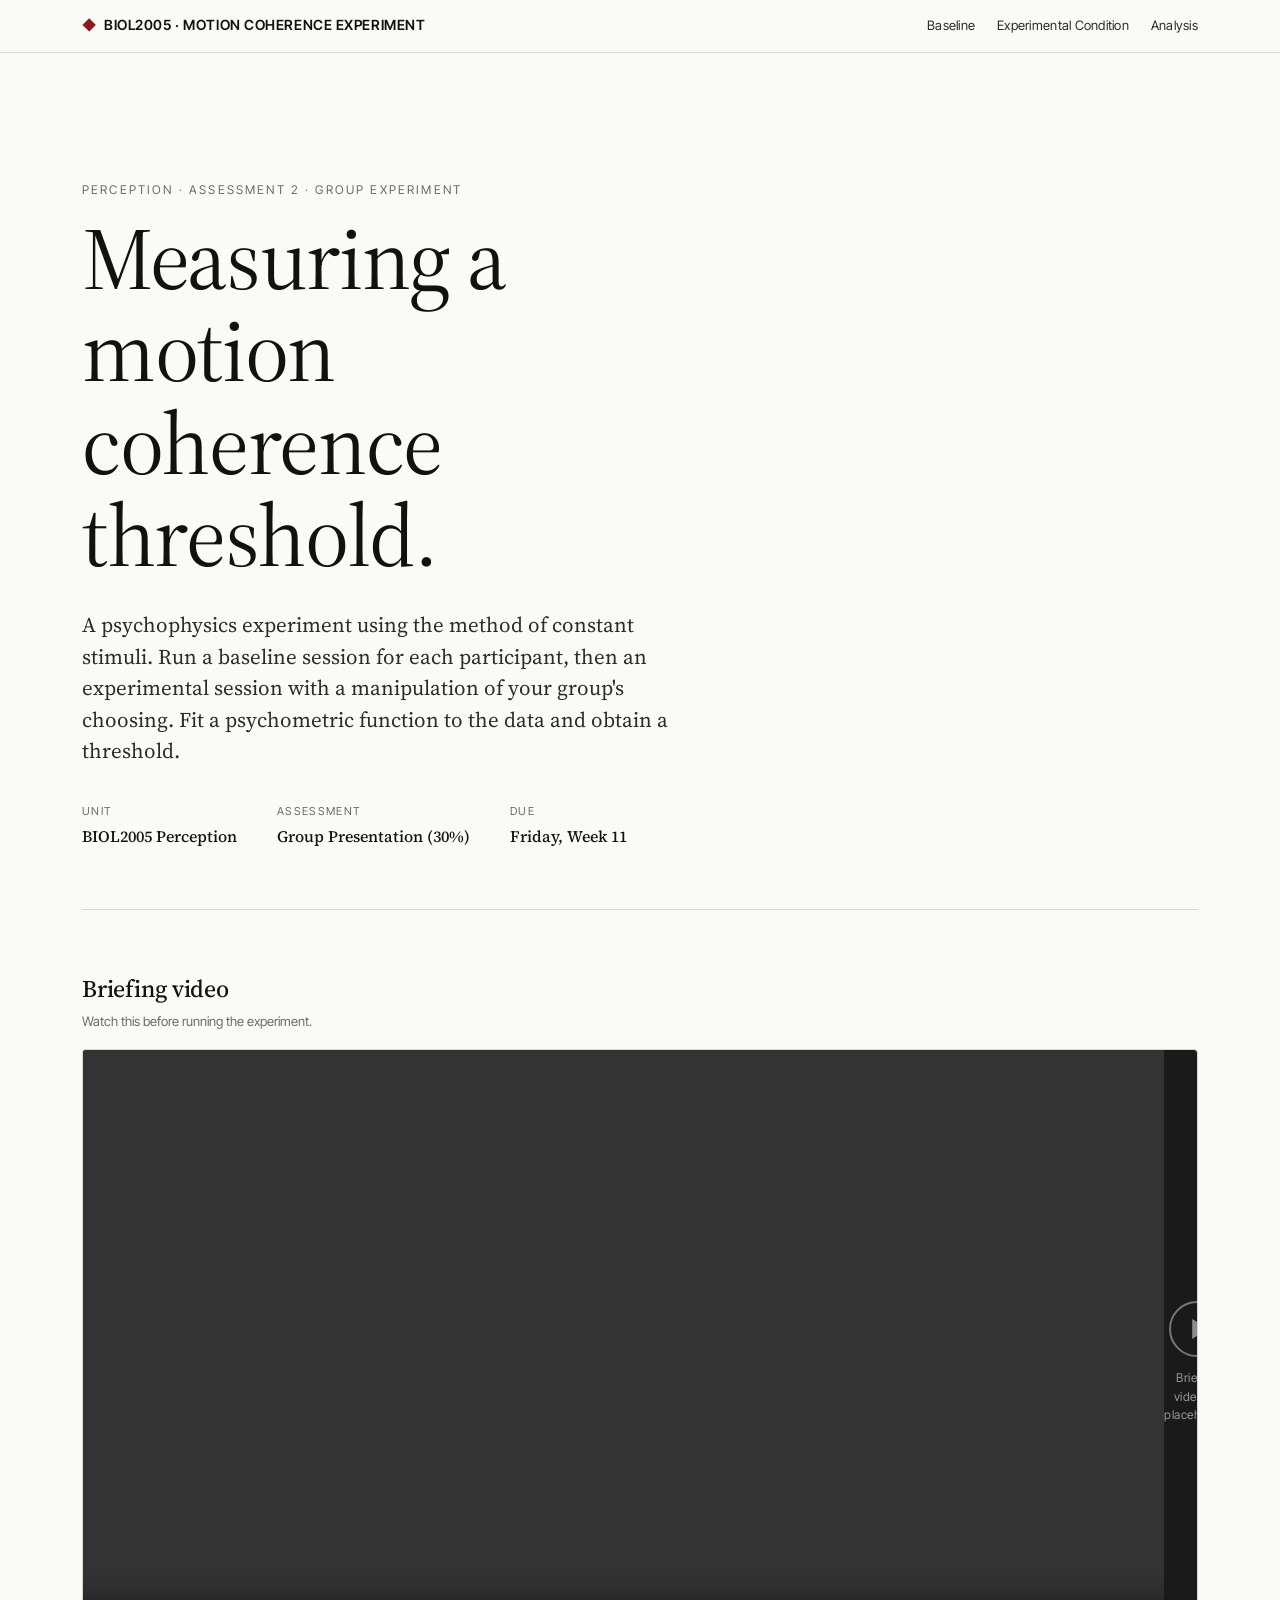
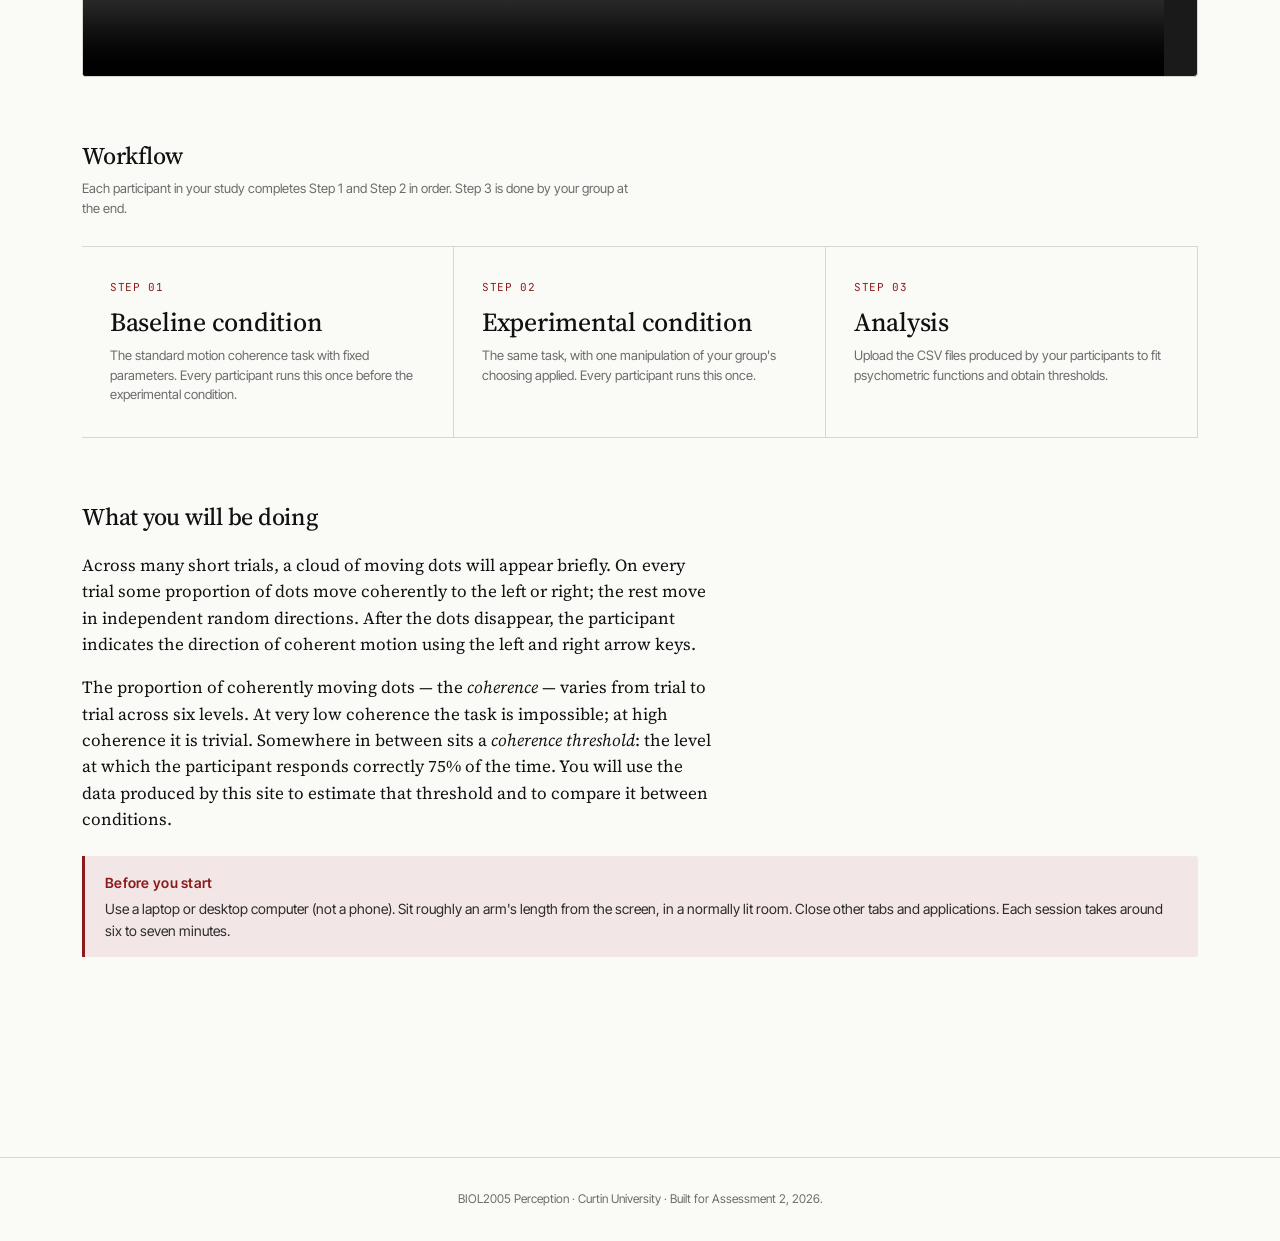
==== index.html @ cf31f27e "Update index.html" ====
<!DOCTYPE html>
<html lang="en">
<head>
<meta charset="UTF-8">
<meta name="viewport" content="width=device-width, initial-scale=1.0">
<title>BIOL2005 — Motion Coherence Experiment</title>
<link rel="preconnect" href="https://fonts.googleapis.com">
<link rel="preconnect" href="https://fonts.gstatic.com" crossorigin>
<link href="https://fonts.googleapis.com/css2?family=Source+Serif+4:ital,wght@0,400;0,500;1,400&family=Inter+Tight:wght@400;500;600&family=JetBrains+Mono:wght@400;500&display=swap" rel="stylesheet">
<link rel="stylesheet" href="styles.css">
</head>
<body>

<nav class="site-nav">
  <div class="nav-inner">
    <a href="index.html" class="nav-brand"><span>◆</span> BIOL2005 · Motion Coherence Experiment</a>
    <div class="nav-links">
      <a href="baseline.html">Baseline</a>
      <a href="experiment.html">Experimental Condition</a>
      <a href="analysis.html">Analysis</a>
    </div>
  </div>
</nav>

<main class="page">

  <section class="hero">
    <p class="eyebrow">Perception · Assessment 2 · Group Experiment</p>
    <h1>Measuring a motion coherence threshold.</h1>
    <p class="lede">A psychophysics experiment using the method of constant stimuli. Run a baseline session for each participant, then an experimental session with a manipulation of your group's choosing. Fit a psychometric function to the data and obtain a threshold.</p>
    <div class="meta-row">
      <div class="meta-item">
        <span>Unit</span>
        <strong>BIOL2005 Perception</strong>
      </div>
      <div class="meta-item">
        <span>Assessment</span>
        <strong>Group Presentation (30%)</strong>
      </div>
      <div class="meta-item">
        <span>Due</span>
        <strong>Friday, Week 11</strong>
      </div>
    </div>
  </section>

  <section>
    <h2 style="margin-bottom: 4px;">Briefing video</h2>
    <p style="font-family: var(--sans); font-size: 13px; color: var(--muted); margin: 0 0 18px;">Watch this before running the experiment.</p>
    <div class="video-frame">
      <video controls preload="metadata" src="videoexplainer_aNRnPT2x.mp4"></video>
      <div class="video-placeholder">
        <span class="icon" aria-hidden="true"></span>
        Briefing video — placeholder
      </div>
    </div>
  </section>

  <section style="margin-top: 60px;">
    <h2 style="margin-bottom: 4px;">Workflow</h2>
    <p style="font-family: var(--sans); font-size: 13px; color: var(--muted); margin: 0 0 28px;">Each participant in your study completes Step 1 and Step 2 in order. Step 3 is done by your group at the end.</p>

    <div class="path-list">

      <a href="baseline.html" class="path-card">
        <span class="num">STEP 01</span>
        <h3 class="title">Baseline condition</h3>
        <p class="desc">The standard motion coherence task with fixed parameters. Every participant runs this once before the experimental condition.</p>
        <span class="arrow">→</span>
      </a>

      <a href="experiment.html" class="path-card">
        <span class="num">STEP 02</span>
        <h3 class="title">Experimental condition</h3>
        <p class="desc">The same task, with one manipulation of your group's choosing applied. Every participant runs this once.</p>
        <span class="arrow">→</span>
      </a>

      <a href="analysis.html" class="path-card">
        <span class="num">STEP 03</span>
        <h3 class="title">Analysis</h3>
        <p class="desc">Upload the CSV files produced by your participants to fit psychometric functions and obtain thresholds.</p>
        <span class="arrow">→</span>
      </a>

    </div>
  </section>

  <section style="margin-top: 60px;">
    <h2>What you will be doing</h2>
    <p>Across many short trials, a cloud of moving dots will appear briefly. On every trial some proportion of dots move coherently to the left or right; the rest move in independent random directions. After the dots disappear, the participant indicates the direction of coherent motion using the left and right arrow keys.</p>

    <p>The proportion of coherently moving dots — the <em>coherence</em> — varies from trial to trial across six levels. At very low coherence the task is impossible; at high coherence it is trivial. Somewhere in between sits a <em>coherence threshold</em>: the level at which the participant responds correctly 75% of the time. You will use the data produced by this site to estimate that threshold and to compare it between conditions.</p>

    <div class="viewing-note">
      <strong>Before you start</strong>
      Use a laptop or desktop computer (not a phone). Sit roughly an arm's length from the screen, in a normally lit room. Close other tabs and applications. Each session takes around six to seven minutes.
    </div>
  </section>

</main>

<footer class="site-footer">
  BIOL2005 Perception · Curtin University · Built for Assessment 2, 2026.
</footer>

<script>
// highlight current page link
document.querySelectorAll('.nav-links a').forEach(a => {
  if (a.getAttribute('href') === location.pathname.split('/').pop()) {
    a.classList.add('active');
  }
});
</script>

</body>
</html>
---- styles.css ----
/* ============================================================
   BIOL2005 Illusions — Shared stylesheet
   Clean, neutral academic aesthetic
   ============================================================ */

:root {
  --ink:        #111111;
  --ink-soft:   #2b2b2b;
  --paper:      #fafaf7;
  --rule:       #d8d6cf;
  --rule-soft:  #ece9e0;
  --muted:      #6b6b6b;
  --accent:     #8a1c1c;     /* deep oxblood — single accent */
  --accent-soft: #f3e6e6;
  --shadow:     0 1px 0 rgba(17,17,17,0.04), 0 8px 24px -12px rgba(17,17,17,0.08);
  --serif: "Source Serif 4", "Source Serif Pro", "EB Garamond", Georgia, "Times New Roman", serif;
  --sans:  "Inter Tight", -apple-system, BlinkMacSystemFont, "Helvetica Neue", Arial, sans-serif;
  --mono:  "JetBrains Mono", ui-monospace, "SF Mono", Menlo, Consolas, monospace;
}

* { box-sizing: border-box; }

html, body {
  margin: 0;
  padding: 0;
  background: var(--paper);
  color: var(--ink);
  font-family: var(--serif);
  font-size: 17px;
  line-height: 1.55;
  -webkit-font-smoothing: antialiased;
  text-rendering: optimizeLegibility;
}

/* ---------- Navigation ---------- */
.site-nav {
  border-bottom: 1px solid var(--rule);
  background: var(--paper);
  position: sticky;
  top: 0;
  z-index: 50;
  backdrop-filter: blur(8px);
  background: rgba(250, 250, 247, 0.88);
}
.nav-inner {
  max-width: 1180px;
  margin: 0 auto;
  padding: 14px 32px;
  display: flex;
  align-items: baseline;
  justify-content: space-between;
  gap: 32px;
  flex-wrap: wrap;
}
.nav-brand {
  font-family: var(--sans);
  font-weight: 600;
  font-size: 14px;
  letter-spacing: 0.04em;
  text-transform: uppercase;
  color: var(--ink);
  text-decoration: none;
}
.nav-brand span {
  color: var(--accent);
  margin-right: 4px;
}
.nav-links {
  display: flex;
  gap: 22px;
  font-family: var(--sans);
  font-size: 13px;
  letter-spacing: 0.02em;
  flex-wrap: wrap;
}
.nav-links a {
  color: var(--ink-soft);
  text-decoration: none;
  padding-bottom: 2px;
  border-bottom: 1px solid transparent;
  transition: border-color 0.15s ease, color 0.15s ease;
}
.nav-links a:hover {
  color: var(--accent);
  border-bottom-color: var(--accent);
}
.nav-links a.active {
  color: var(--accent);
  border-bottom-color: var(--accent);
}

/* ---------- Page layout ---------- */
.page {
  max-width: 1180px;
  margin: 0 auto;
  padding: 48px 32px 96px;
}

.page-header {
  border-bottom: 1px solid var(--rule);
  padding-bottom: 28px;
  margin-bottom: 40px;
}

.eyebrow {
  font-family: var(--sans);
  font-size: 12px;
  letter-spacing: 0.18em;
  text-transform: uppercase;
  color: var(--muted);
  margin: 0 0 12px;
}

h1 {
  font-family: var(--serif);
  font-weight: 400;
  font-size: clamp(36px, 5vw, 56px);
  line-height: 1.05;
  letter-spacing: -0.015em;
  margin: 0;
}

h2 {
  font-family: var(--serif);
  font-weight: 500;
  font-size: 24px;
  letter-spacing: -0.01em;
  margin: 0 0 12px;
}

h3 {
  font-family: var(--sans);
  font-weight: 600;
  font-size: 13px;
  letter-spacing: 0.06em;
  text-transform: uppercase;
  color: var(--muted);
  margin: 0 0 10px;
}

.lede {
  font-size: 19px;
  line-height: 1.5;
  color: var(--ink-soft);
  max-width: 70ch;
  margin: 18px 0 0;
}

p { max-width: 70ch; }

/* ---------- Illusion page two-column layout ---------- */
.illusion-grid {
  display: grid;
  grid-template-columns: minmax(0, 1fr) 360px;
  gap: 40px;
  align-items: start;
}
@media (max-width: 900px) {
  .illusion-grid { grid-template-columns: 1fr; }
}

.stage {
  background: #ffffff;
  border: 1px solid var(--rule);
  border-radius: 4px;
  padding: 24px;
  box-shadow: var(--shadow);
  position: relative;
  overflow: hidden;
}
.stage-canvas {
  width: 100%;
  display: block;
  background: #fff;
}
.stage-note {
  margin-top: 14px;
  font-family: var(--sans);
  font-size: 12px;
  letter-spacing: 0.02em;
  color: var(--muted);
  line-height: 1.5;
}

/* ---------- Controls panel ---------- */
.controls {
  background: #ffffff;
  border: 1px solid var(--rule);
  border-radius: 4px;
  padding: 24px;
  box-shadow: var(--shadow);
  position: sticky;
  top: 80px;
}
@media (max-width: 900px) {
  .controls { position: static; }
}

.controls-title {
  font-family: var(--sans);
  font-size: 11px;
  letter-spacing: 0.14em;
  text-transform: uppercase;
  color: var(--muted);
  margin: 0 0 18px;
  padding-bottom: 12px;
  border-bottom: 1px solid var(--rule-soft);
}

.control-group {
  margin-bottom: 22px;
}
.control-group:last-child { margin-bottom: 0; }

.control-label {
  display: flex;
  justify-content: space-between;
  align-items: baseline;
  font-family: var(--sans);
  font-size: 13px;
  font-weight: 500;
  color: var(--ink);
  margin-bottom: 8px;
}
.control-value {
  font-family: var(--mono);
  font-size: 12px;
  color: var(--accent);
  font-weight: 500;
}

/* Slider */
input[type="range"] {
  width: 100%;
  -webkit-appearance: none;
  appearance: none;
  height: 4px;
  background: var(--rule);
  border-radius: 2px;
  outline: none;
  margin: 0;
}
input[type="range"]::-webkit-slider-thumb {
  -webkit-appearance: none;
  appearance: none;
  width: 16px;
  height: 16px;
  border-radius: 50%;
  background: var(--accent);
  cursor: pointer;
  border: 2px solid #fff;
  box-shadow: 0 1px 4px rgba(0,0,0,0.18);
  transition: transform 0.1s ease;
}
input[type="range"]::-webkit-slider-thumb:hover { transform: scale(1.15); }
input[type="range"]::-moz-range-thumb {
  width: 16px;
  height: 16px;
  border-radius: 50%;
  background: var(--accent);
  cursor: pointer;
  border: 2px solid #fff;
  box-shadow: 0 1px 4px rgba(0,0,0,0.18);
}

/* Segmented control (radio group as buttons) */
.segmented {
  display: flex;
  border: 1px solid var(--rule);
  border-radius: 3px;
  overflow: hidden;
}
.segmented input { display: none; }
.segmented label {
  flex: 1;
  text-align: center;
  padding: 8px 10px;
  font-family: var(--sans);
  font-size: 12px;
  cursor: pointer;
  background: #fff;
  border-right: 1px solid var(--rule);
  color: var(--ink-soft);
  transition: background 0.12s ease, color 0.12s ease;
  user-select: none;
}
.segmented label:last-child { border-right: none; }
.segmented label:hover { background: var(--rule-soft); }
.segmented input:checked + label {
  background: var(--ink);
  color: #fff;
}

/* Buttons */
.btn {
  font-family: var(--sans);
  font-size: 12px;
  letter-spacing: 0.04em;
  font-weight: 500;
  padding: 9px 16px;
  border: 1px solid var(--ink);
  background: var(--ink);
  color: #fff;
  cursor: pointer;
  border-radius: 3px;
  transition: background 0.15s ease, color 0.15s ease;
}
.btn:hover { background: var(--accent); border-color: var(--accent); }
.btn-ghost {
  background: transparent;
  color: var(--ink);
}
.btn-ghost:hover { background: var(--ink); color: #fff; border-color: var(--ink); }
.btn-row { display: flex; gap: 8px; flex-wrap: wrap; }

/* File input */
input[type="file"] {
  font-family: var(--sans);
  font-size: 12px;
  width: 100%;
}
input[type="file"]::-webkit-file-upload-button {
  font-family: var(--sans);
  font-size: 12px;
  padding: 6px 12px;
  border: 1px solid var(--ink);
  background: #fff;
  border-radius: 3px;
  cursor: pointer;
  margin-right: 10px;
}
input[type="file"]::-webkit-file-upload-button:hover {
  background: var(--ink);
  color: #fff;
}

/* ---------- Landing page ---------- */
.hero {
  padding: 80px 0 60px;
  border-bottom: 1px solid var(--rule);
  margin-bottom: 60px;
}
.hero h1 {
  font-size: clamp(48px, 7vw, 88px);
  max-width: 14ch;
}
.hero .lede {
  font-size: 21px;
  max-width: 60ch;
  margin-top: 28px;
}
.meta-row {
  display: flex;
  gap: 40px;
  font-family: var(--sans);
  font-size: 13px;
  color: var(--muted);
  margin-top: 36px;
  flex-wrap: wrap;
}
.meta-row .meta-item span {
  display: block;
  text-transform: uppercase;
  letter-spacing: 0.12em;
  font-size: 11px;
  color: var(--muted);
  margin-bottom: 4px;
}
.meta-row .meta-item strong {
  font-family: var(--serif);
  font-weight: 500;
  font-size: 16px;
  color: var(--ink);
  letter-spacing: 0;
  text-transform: none;
}

.illusion-list {
  display: grid;
  grid-template-columns: repeat(auto-fit, minmax(440px, 1fr));
  gap: 0;
  border-top: 1px solid var(--rule);
}
.illusion-card {
  display: block;
  padding: 32px 28px;
  text-decoration: none;
  color: var(--ink);
  border-bottom: 1px solid var(--rule);
  border-right: 1px solid var(--rule);
  background: var(--paper);
  transition: background 0.15s ease;
  position: relative;
}
.illusion-card:hover {
  background: #fff;
}
.illusion-card .num {
  font-family: var(--mono);
  font-size: 11px;
  color: var(--accent);
  letter-spacing: 0.06em;
  display: block;
  margin-bottom: 12px;
}
.illusion-card .title {
  font-family: var(--serif);
  font-size: 26px;
  font-weight: 500;
  letter-spacing: -0.01em;
  margin: 0 0 8px;
  line-height: 1.15;
}
.illusion-card .desc {
  font-family: var(--sans);
  font-size: 13px;
  color: var(--muted);
  line-height: 1.5;
  margin: 0;
}
.illusion-card .arrow {
  position: absolute;
  top: 32px;
  right: 28px;
  font-family: var(--sans);
  color: var(--accent);
  opacity: 0;
  transition: opacity 0.15s ease, transform 0.15s ease;
}
.illusion-card:hover .arrow {
  opacity: 1;
  transform: translateX(4px);
}

/* ---------- Footer / instructional block ---------- */
.instructions {
  border: 1px solid var(--rule);
  padding: 24px 28px;
  margin-top: 24px;
  background: #fff;
  border-radius: 4px;
}
.instructions h3 {
  margin-bottom: 8px;
}
.instructions p {
  font-family: var(--serif);
  font-size: 15px;
  color: var(--ink-soft);
  margin: 0 0 8px;
}

.viewing-note {
  background: var(--accent-soft);
  border-left: 3px solid var(--accent);
  padding: 16px 20px;
  margin: 24px 0;
  font-family: var(--sans);
  font-size: 14px;
  color: var(--ink-soft);
  border-radius: 0 3px 3px 0;
}
.viewing-note strong {
  color: var(--accent);
  font-weight: 600;
  display: block;
  margin-bottom: 4px;
  letter-spacing: 0.02em;
}

/* Reset/default button styling */
.controls-footer {
  border-top: 1px solid var(--rule-soft);
  margin-top: 24px;
  padding-top: 20px;
}

/* Page footer */
.site-footer {
  border-top: 1px solid var(--rule);
  margin-top: 80px;
  padding: 32px;
  text-align: center;
  font-family: var(--sans);
  font-size: 12px;
  color: var(--muted);
}

/* ============================================================
   Experiment-specific additions (RDK)
   Building on the Assessment 1 conventions above.
   ============================================================ */

/* Video placeholder on splash */
.video-frame {
  position: relative;
  aspect-ratio: 16 / 9;
  width: 100%;
  background: #1a1a1a;
  border: 1px solid var(--rule);
  border-radius: 4px;
  overflow: hidden;
  display: flex;
  align-items: center;
  justify-content: center;
  margin: 8px 0 0;
}
.video-frame video,
.video-frame iframe {
  width: 100%;
  height: 100%;
  border: 0;
  display: block;
}
.video-placeholder {
  text-align: center;
  color: rgba(255,255,255,0.55);
  font-family: var(--sans);
  font-size: 12px;
  letter-spacing: 0.04em;
}
.video-placeholder .icon {
  display: block;
  margin: 0 auto 12px;
  width: 56px;
  height: 56px;
  border-radius: 50%;
  border: 2px solid rgba(255,255,255,0.4);
  position: relative;
}
.video-placeholder .icon::after {
  content: '';
  position: absolute;
  left: 50%;
  top: 50%;
  transform: translate(-30%, -50%);
  width: 0; height: 0;
  border-left: 16px solid rgba(255,255,255,0.5);
  border-top: 10px solid transparent;
  border-bottom: 10px solid transparent;
}

/* Stage variant for running the RDK (full black background) */
.stage-runtime {
  background: #000;
  border: 1px solid var(--rule);
  border-radius: 4px;
  padding: 0;
  box-shadow: var(--shadow);
  display: flex;
  align-items: center;
  justify-content: center;
  overflow: hidden;
}
.stage-runtime canvas {
  display: block;
}

/* Progress bar (under stage during runs) */
.stage-progress {
  width: 100%;
  height: 3px;
  background: var(--rule-soft);
  border-radius: 2px;
  overflow: hidden;
  margin-top: 14px;
}
.stage-progress-bar {
  height: 100%;
  background: var(--accent);
  width: 0;
  transition: width 0.2s ease;
}

/* Status / trial counter — used during running */
.run-status {
  display: flex;
  justify-content: space-between;
  align-items: baseline;
  margin-top: 14px;
  font-family: var(--sans);
  font-size: 12px;
  letter-spacing: 0.02em;
  color: var(--muted);
}
.run-status .status-key {
  font-family: var(--mono);
}

/* Form fields */
input[type="text"],
input[type="number"],
select {
  font-family: var(--mono);
  font-size: 13px;
  padding: 9px 12px;
  border: 1px solid var(--rule);
  border-radius: 3px;
  background: #fff;
  color: var(--ink);
  width: 100%;
}
input[type="text"]:focus,
input[type="number"]:focus,
select:focus {
  outline: none;
  border-color: var(--accent);
}
.field-hint {
  font-family: var(--sans);
  font-size: 11px;
  color: var(--muted);
  margin: 4px 0 0;
  line-height: 1.45;
}
.field-error {
  font-family: var(--sans);
  font-size: 12px;
  color: var(--accent);
  margin-top: 6px;
  min-height: 1em;
}

/* Parameter readout — compact mono table */
.params-list {
  list-style: none;
  padding: 0;
  margin: 0;
  border-top: 1px solid var(--rule-soft);
}
.params-list li {
  display: flex;
  justify-content: space-between;
  padding: 8px 0;
  border-bottom: 1px solid var(--rule-soft);
  font-family: var(--sans);
  font-size: 12px;
}
.params-list .pk {
  color: var(--muted);
  letter-spacing: 0.02em;
}
.params-list .pv {
  font-family: var(--mono);
  color: var(--ink);
}

/* Three-card path grid on splash (replaces illusion-list for this site) */
.path-list {
  display: grid;
  grid-template-columns: repeat(auto-fit, minmax(320px, 1fr));
  gap: 0;
  border-top: 1px solid var(--rule);
}
.path-card {
  display: block;
  padding: 32px 28px;
  text-decoration: none;
  color: var(--ink);
  border-bottom: 1px solid var(--rule);
  border-right: 1px solid var(--rule);
  background: var(--paper);
  transition: background 0.15s ease;
  position: relative;
}
.path-card:hover { background: #fff; }
.path-card .num {
  font-family: var(--mono);
  font-size: 11px;
  color: var(--accent);
  letter-spacing: 0.06em;
  display: block;
  margin-bottom: 12px;
}
.path-card .title {
  font-family: var(--serif);
  font-size: 26px;
  font-weight: 500;
  text-transform: none;
  letter-spacing: -0.01em;
  color: var(--ink);
  margin: 0 0 8px;
  line-height: 1.15;
}
.path-card .desc {
  font-family: var(--sans);
  font-size: 13px;
  color: var(--muted);
  line-height: 1.5;
  margin: 0;
}
.path-card .arrow {
  position: absolute;
  top: 32px;
  right: 28px;
  font-family: var(--sans);
  color: var(--accent);
  opacity: 0;
  transition: opacity 0.15s ease, transform 0.15s ease;
}
.path-card:hover .arrow {
  opacity: 1;
  transform: translateX(4px);
}

/* When experiment running, drop sticky behaviour so the stage
   gets the full viewport. */
body.running .site-nav { position: static; }
body.running .controls { position: static; }

/* ============================================================
   Experimental condition page — manipulation modules
   ============================================================ */

/* Each module sits in a .stage card. The card visually de-emphasises
   when its toggle is off. */
.stage.module-off {
  opacity: 0.65;
}
.stage.module-off .module-desc,
.stage.module-off .module-control {
  opacity: 0.55;
}

.module-head {
  display: flex;
  justify-content: space-between;
  align-items: baseline;
  gap: 16px;
  margin-bottom: 10px;
}
.module-toggle {
  display: flex;
  align-items: center;
  gap: 10px;
  cursor: pointer;
  user-select: none;
}
.module-toggle input[type="checkbox"] {
  width: 18px;
  height: 18px;
  margin: 0;
  accent-color: var(--accent);
  cursor: pointer;
}
.module-toggle-name {
  font-family: var(--serif);
  font-size: 22px;
  font-weight: 500;
  color: var(--ink);
  letter-spacing: -0.005em;
}
.module-baseline {
  font-family: var(--mono);
  font-size: 11px;
  color: var(--muted);
  letter-spacing: 0;
  text-align: right;
  white-space: nowrap;
}
.module-desc {
  font-family: var(--serif);
  font-size: 15px;
  color: var(--ink-soft);
  line-height: 1.55;
  margin: 0 0 16px;
  max-width: none;
}
.module-control {
  display: block;
  padding: 14px 16px;
  background: var(--rule-soft);
  border-radius: 3px;
}
.module-control input[type="range"] {
  margin-bottom: 12px;
}
.control-row {
  display: flex;
  align-items: center;
  gap: 10px;
}
.control-row input[type="number"] {
  width: 100px;
  font-family: var(--mono);
  font-size: 14px;
  padding: 8px 10px;
  border: 1px solid var(--rule);
  border-radius: 3px;
  background: #fff;
}
.control-row .unit {
  font-family: var(--sans);
  font-size: 12px;
  color: var(--muted);
}
.control-label-text {
  display: block;
  font-family: var(--sans);
  font-size: 12px;
  color: var(--muted);
  letter-spacing: 0.02em;
  margin-bottom: 8px;
  text-transform: uppercase;
}

/* Active manipulations list in the right-hand controls panel */
.active-list {
  list-style: none;
  padding: 0;
  margin: 0;
  border-top: 1px solid var(--rule-soft);
}
.active-list li {
  display: flex;
  justify-content: space-between;
  gap: 12px;
  padding: 8px 0;
  border-bottom: 1px solid var(--rule-soft);
  font-family: var(--sans);
  font-size: 12px;
}
.active-list .ak {
  color: var(--ink-soft);
}
.active-list .av {
  font-family: var(--mono);
  color: var(--accent);
  text-align: right;
  max-width: 60%;
  word-break: break-word;
}
.active-list .active-none {
  display: block;
  font-family: var(--sans);
  font-size: 12px;
  font-style: italic;
  color: var(--muted);
  border-bottom: none;
  padding: 8px 0;
}
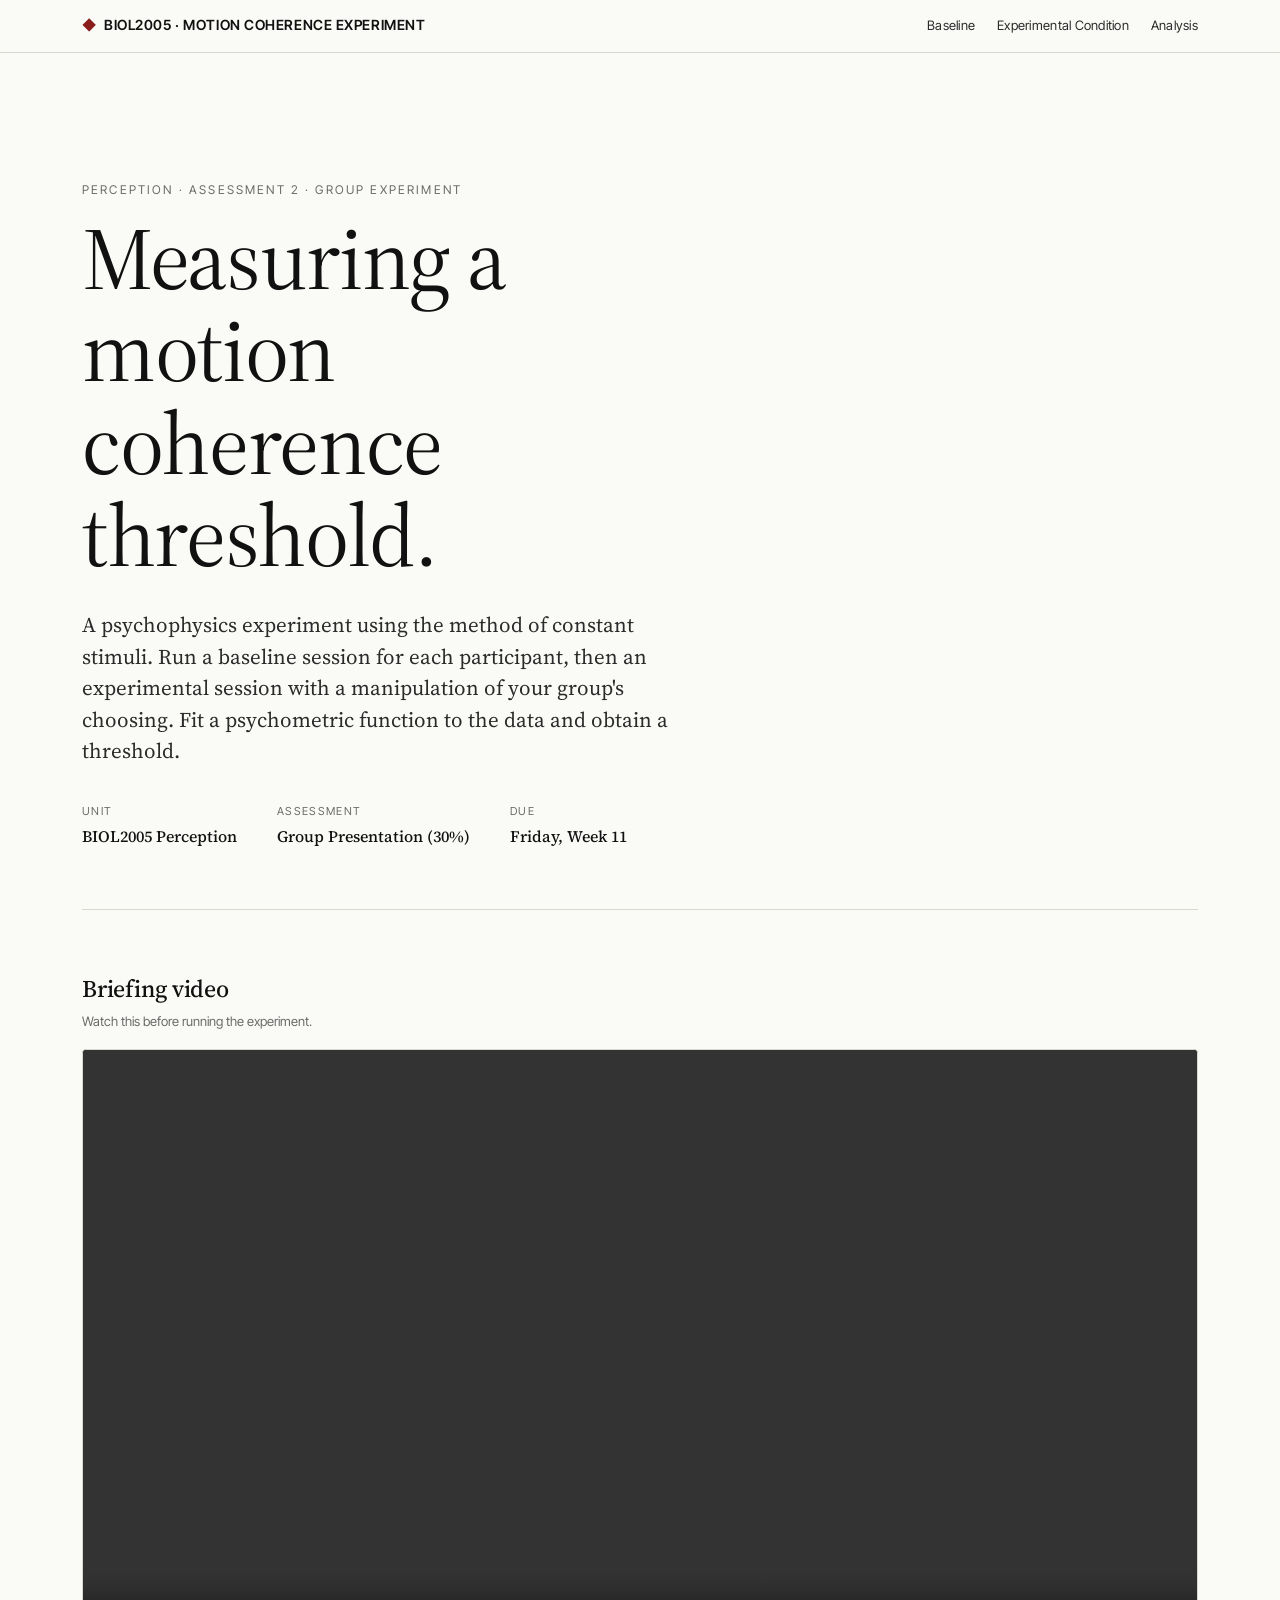
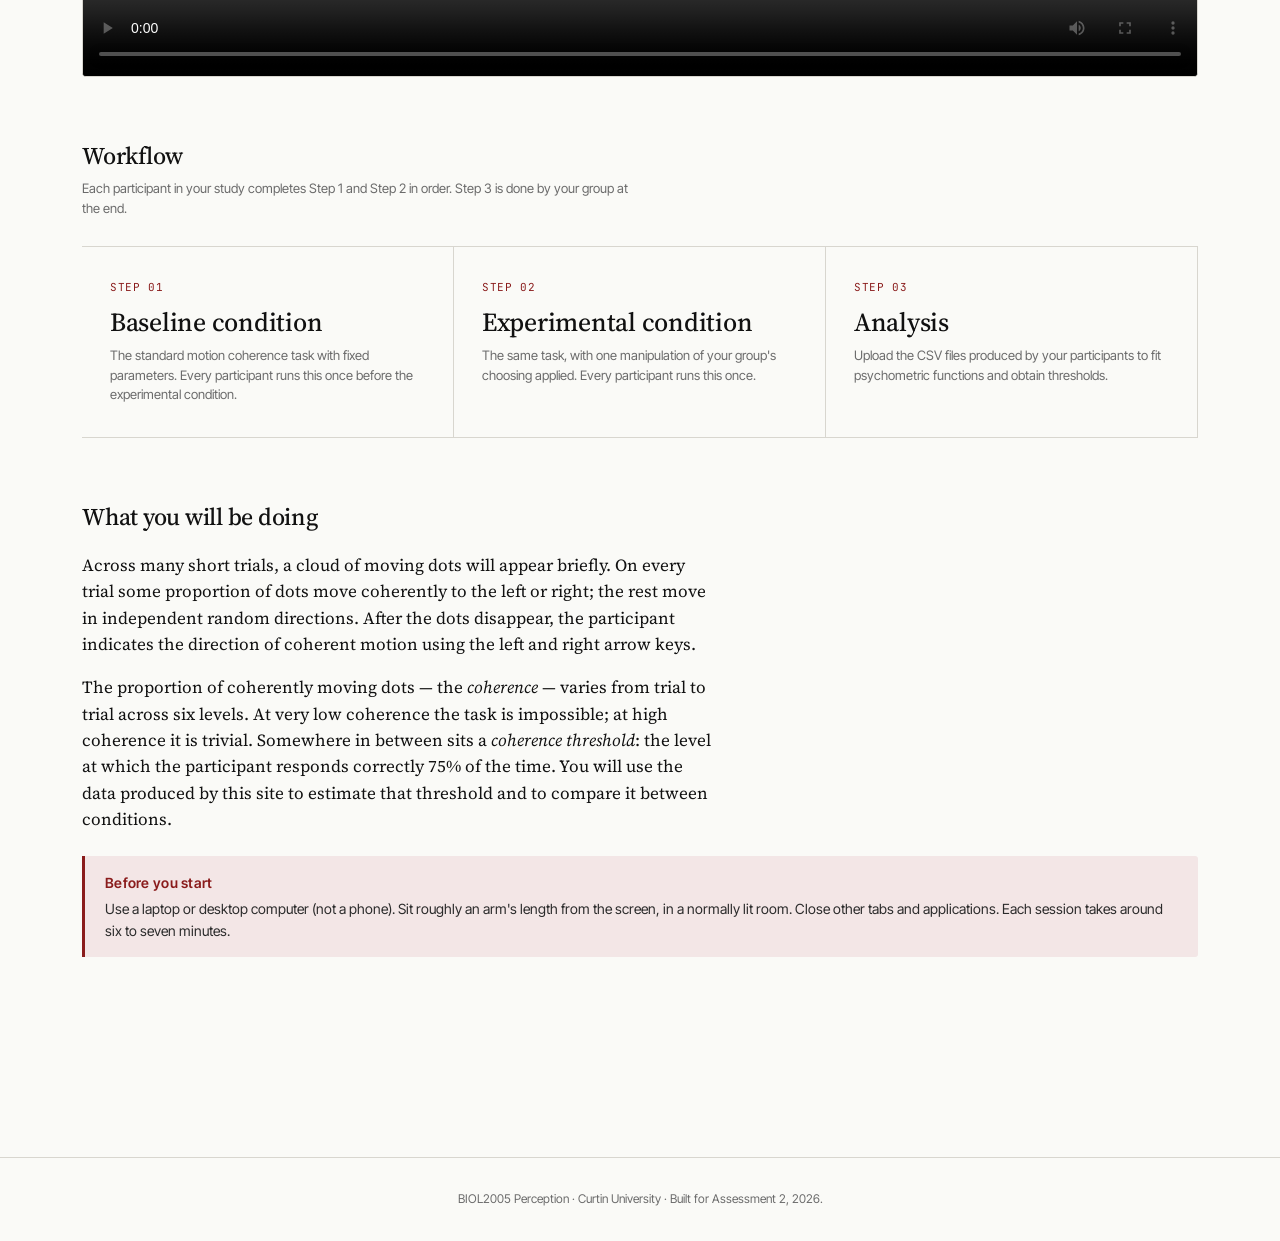
==== commit 70842d62: "Update index.html" ====
--- a/index.html
+++ b/index.html
@@ -44,17 +44,13 @@
     </div>
   </section>
 
-  <section>
-    <h2 style="margin-bottom: 4px;">Briefing video</h2>
-    <p style="font-family: var(--sans); font-size: 13px; color: var(--muted); margin: 0 0 18px;">Watch this before running the experiment.</p>
-    <div class="video-frame">
-      <video controls preload="metadata" src="videoexplainer_aNRnPT2x.mp4"></video>
-      <div class="video-placeholder">
-        <span class="icon" aria-hidden="true"></span>
-        Briefing video — placeholder
-      </div>
-    </div>
-  </section>
+<section>
+  <h2 style="margin-bottom: 4px;">Briefing video</h2>
+  <p style="font-family: var(--sans); font-size: 13px; color: var(--muted); margin: 0 0 18px;">Watch this before running the experiment.</p>
+  <div class="video-frame">
+    <video controls preload="metadata" src="videoexplainer_aNRnPT2x.mp4"></video>
+  </div>
+</section>
 
   <section style="margin-top: 60px;">
     <h2 style="margin-bottom: 4px;">Workflow</h2>
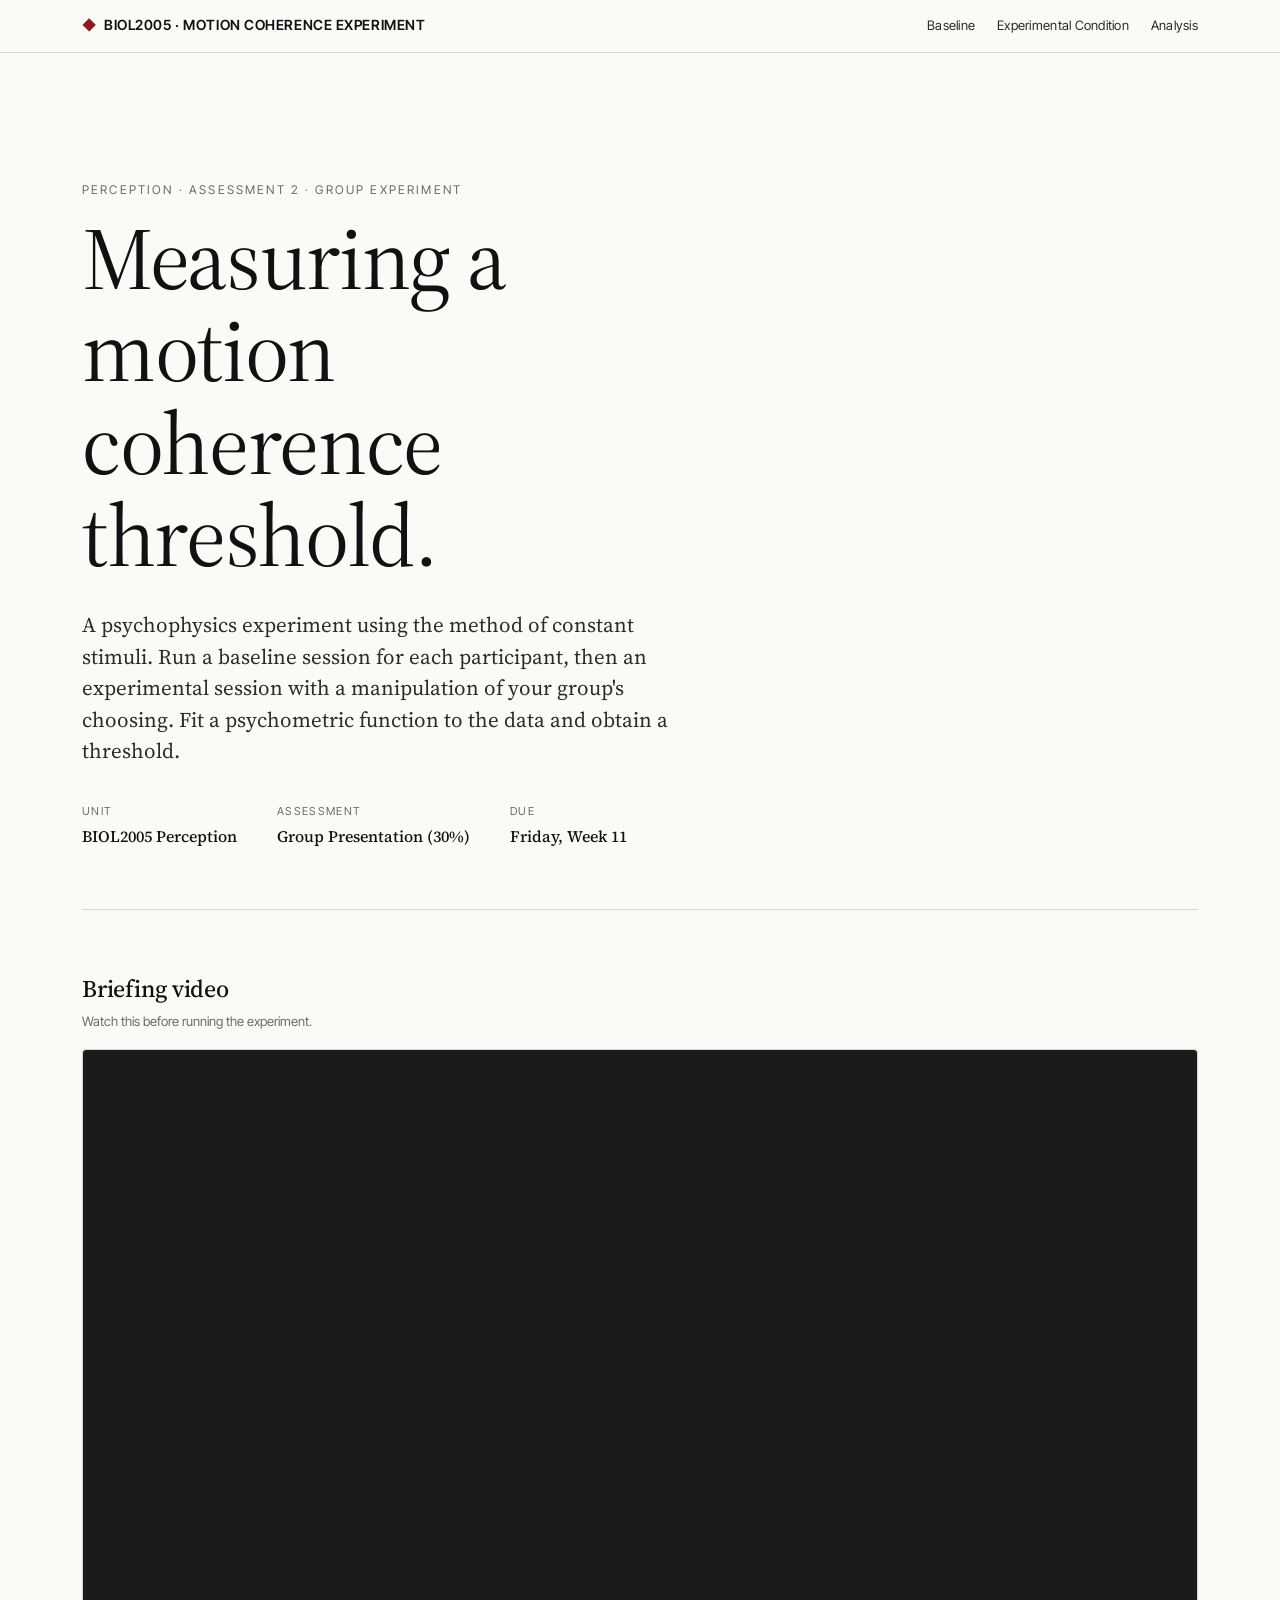
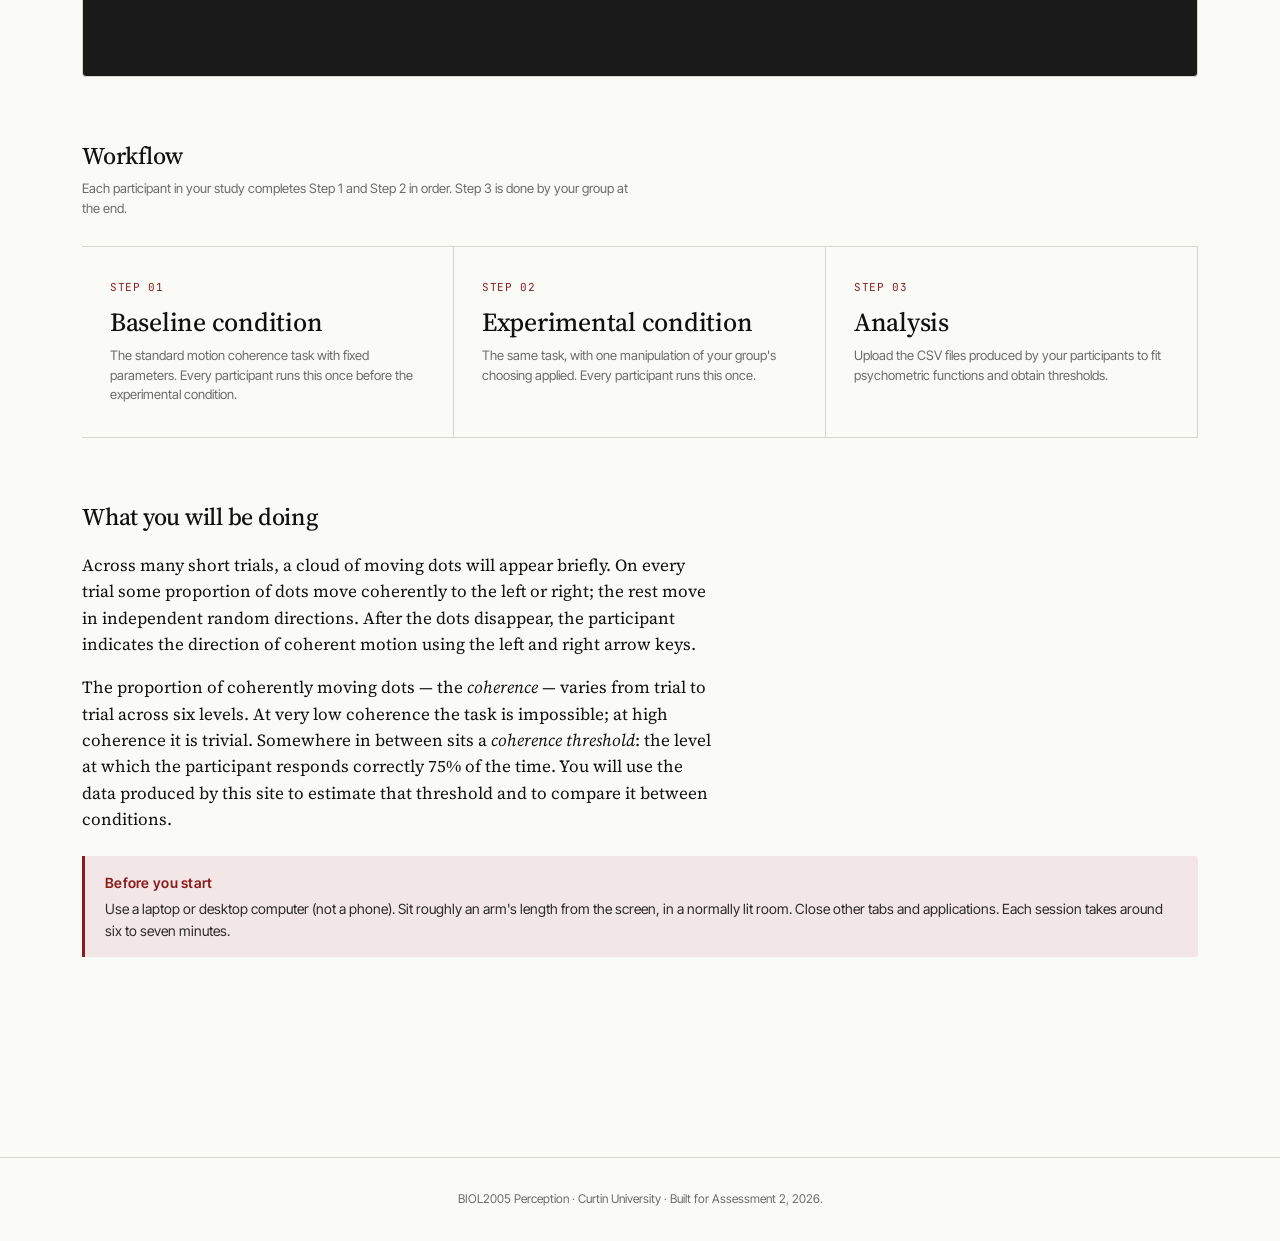
==== commit 379f57ba: "Update index.html" ====
--- a/index.html
+++ b/index.html
@@ -48,7 +48,7 @@
   <h2 style="margin-bottom: 4px;">Briefing video</h2>
   <p style="font-family: var(--sans); font-size: 13px; color: var(--muted); margin: 0 0 18px;">Watch this before running the experiment.</p>
   <div class="video-frame">
-    <video controls preload="metadata" src="videoexplainer_aNRnPT2x.mp4"></video>
+    <iframe src="https://youtu.be/bnYtuZr13eo" allowfullscreen></iframe>
   </div>
 </section>
 
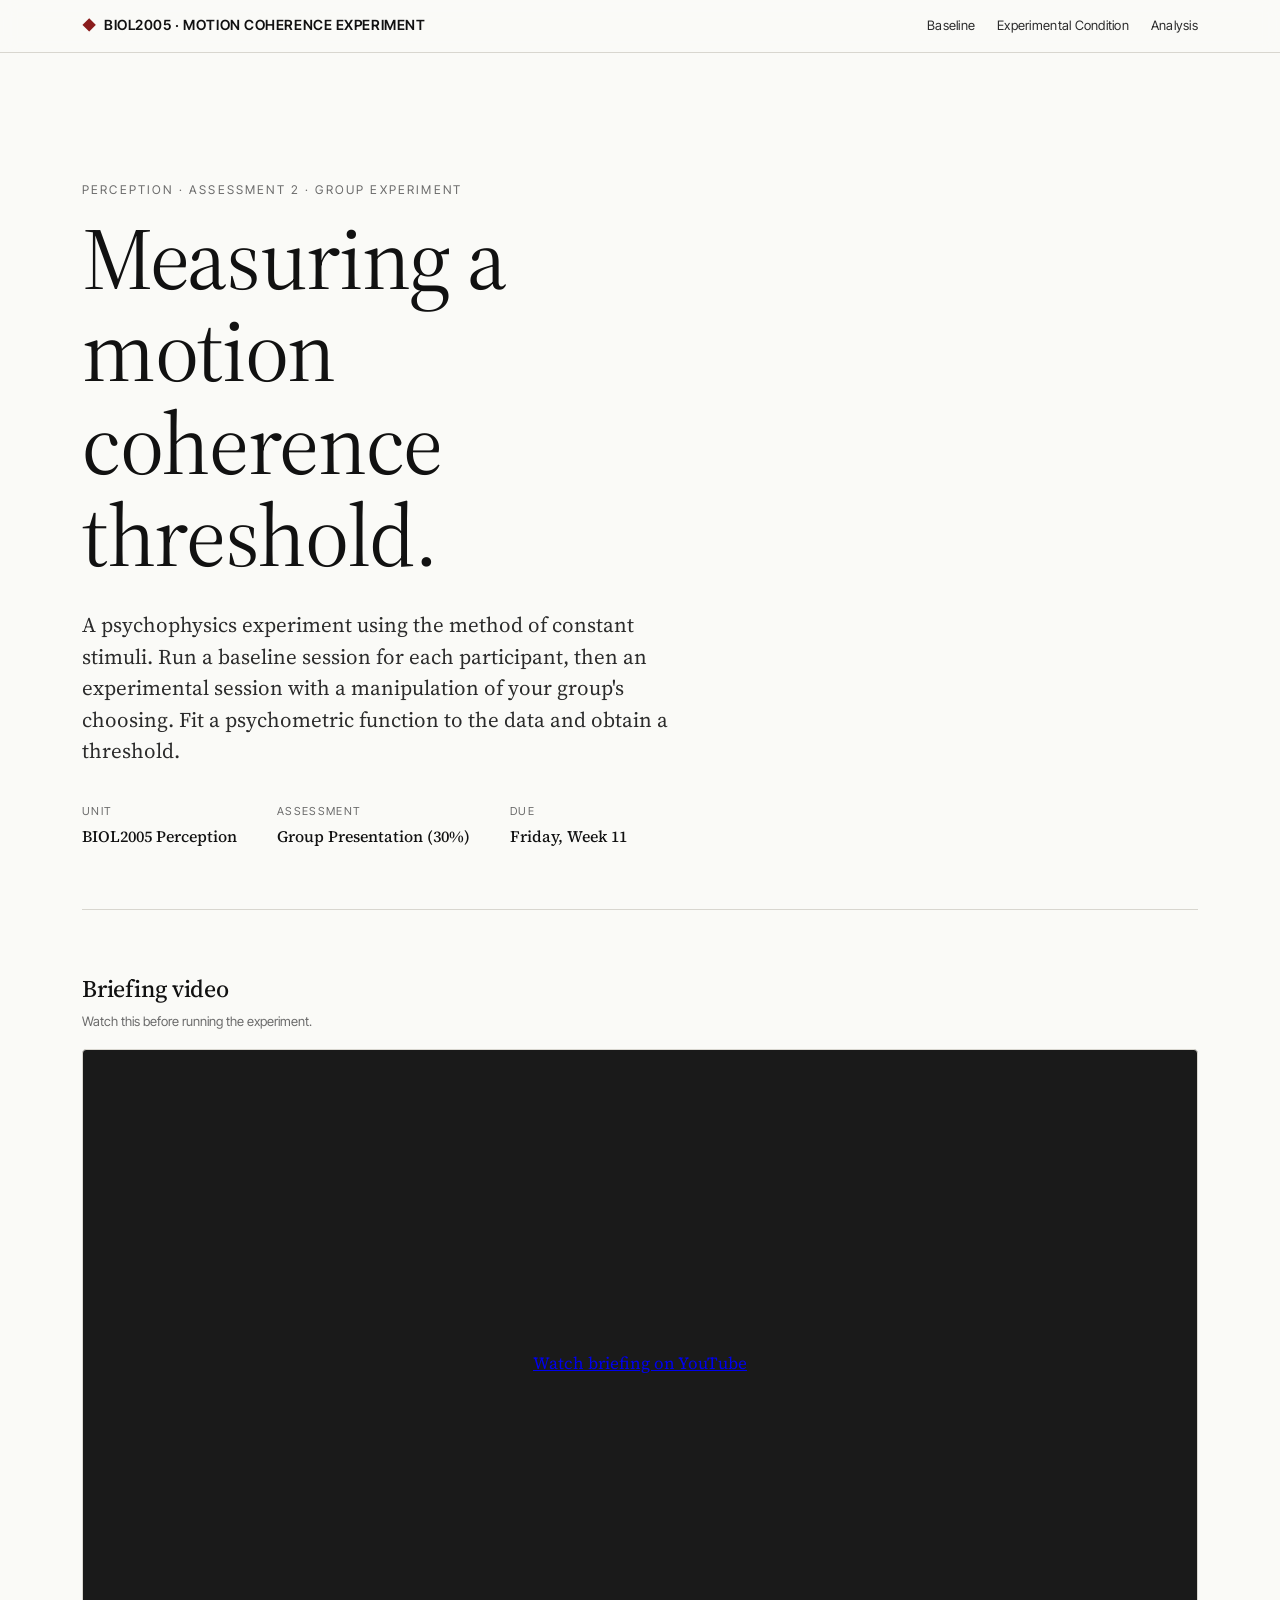
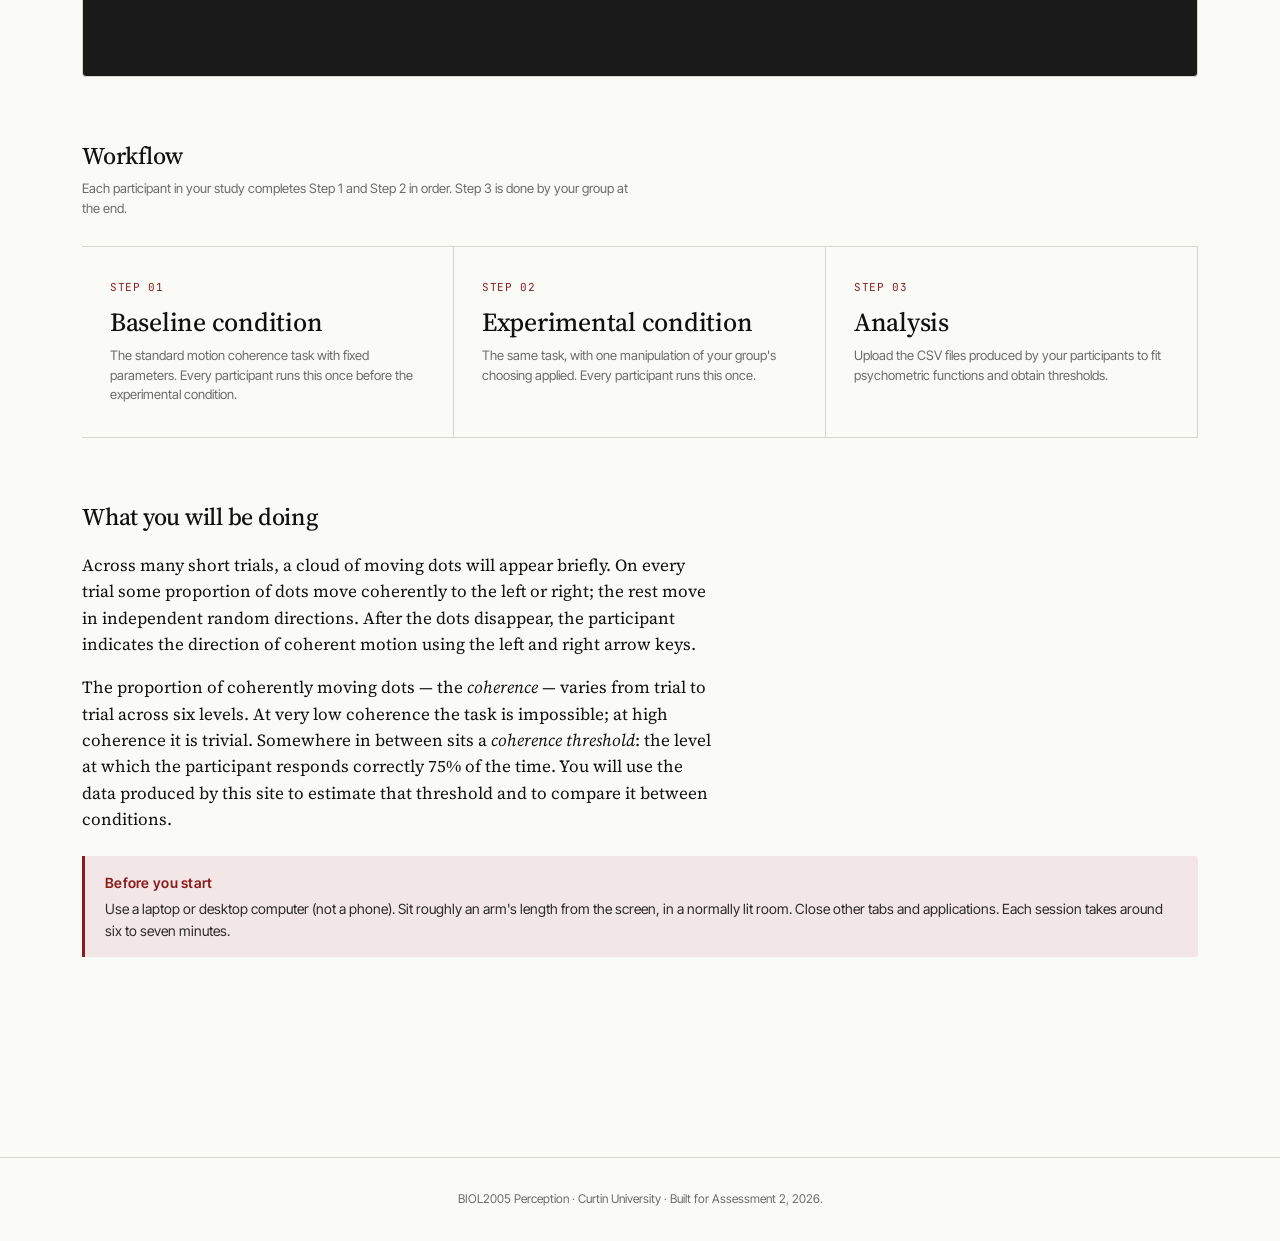
==== commit 22b31d79: "Update index.html" ====
--- a/index.html
+++ b/index.html
@@ -44,13 +44,14 @@
     </div>
   </section>
 
-<section>
-  <h2 style="margin-bottom: 4px;">Briefing video</h2>
-  <p style="font-family: var(--sans); font-size: 13px; color: var(--muted); margin: 0 0 18px;">Watch this before running the experiment.</p>
-  <div class="video-frame">
-    <iframe src="https://youtu.be/bnYtuZr13eo" allowfullscreen></iframe>
-  </div>
-</section>
+  <section>
+    <h2 style="margin-bottom: 4px;">Briefing video</h2>
+    <p style="font-family: var(--sans); font-size: 13px; color: var(--muted); margin: 0 0 18px;">Watch this before running the experiment.</p>
+    <a href="https://youtu.be/bnYtuZr13eo" target="_blank" rel="noopener" class="video-frame video-link">
+      <span class="video-link-play" aria-hidden="true"></span>
+      <span class="video-link-label">Watch briefing on YouTube</span>
+    </a>
+  </section>
 
   <section style="margin-top: 60px;">
     <h2 style="margin-bottom: 4px;">Workflow</h2>
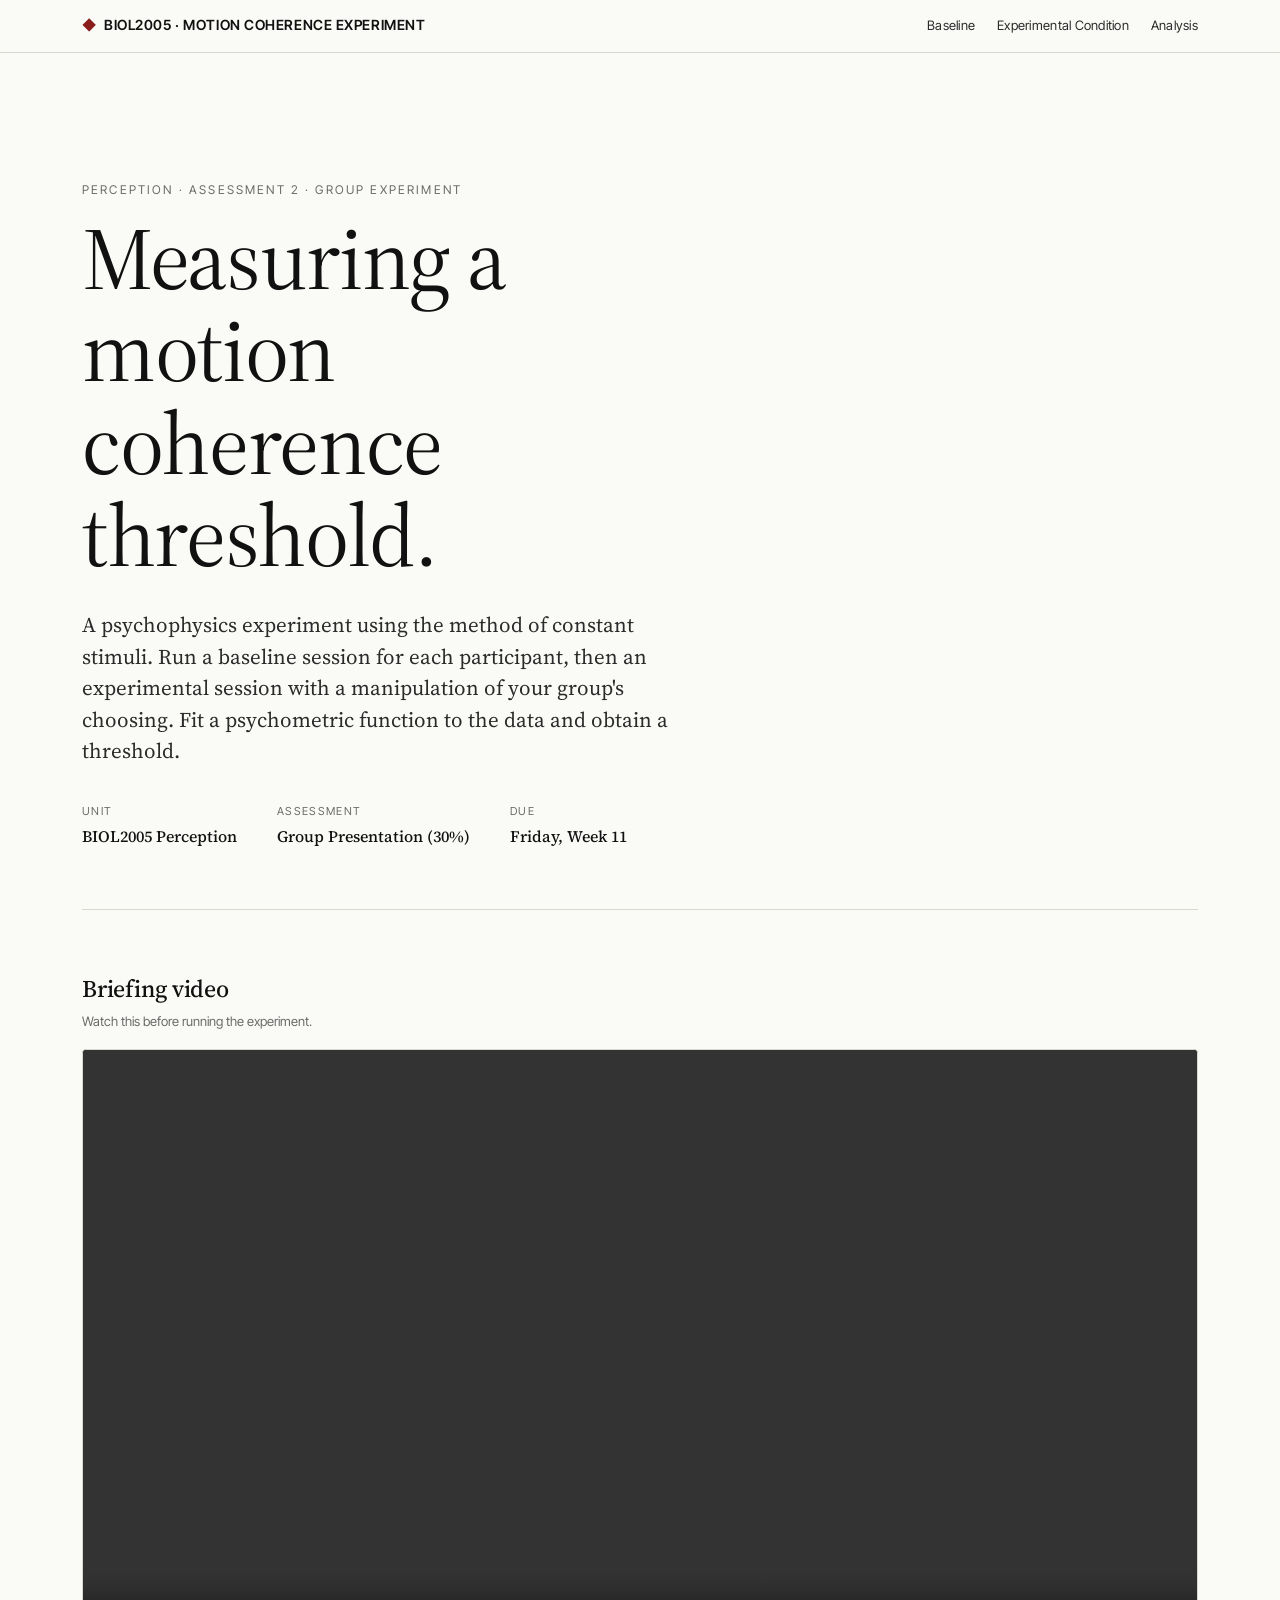
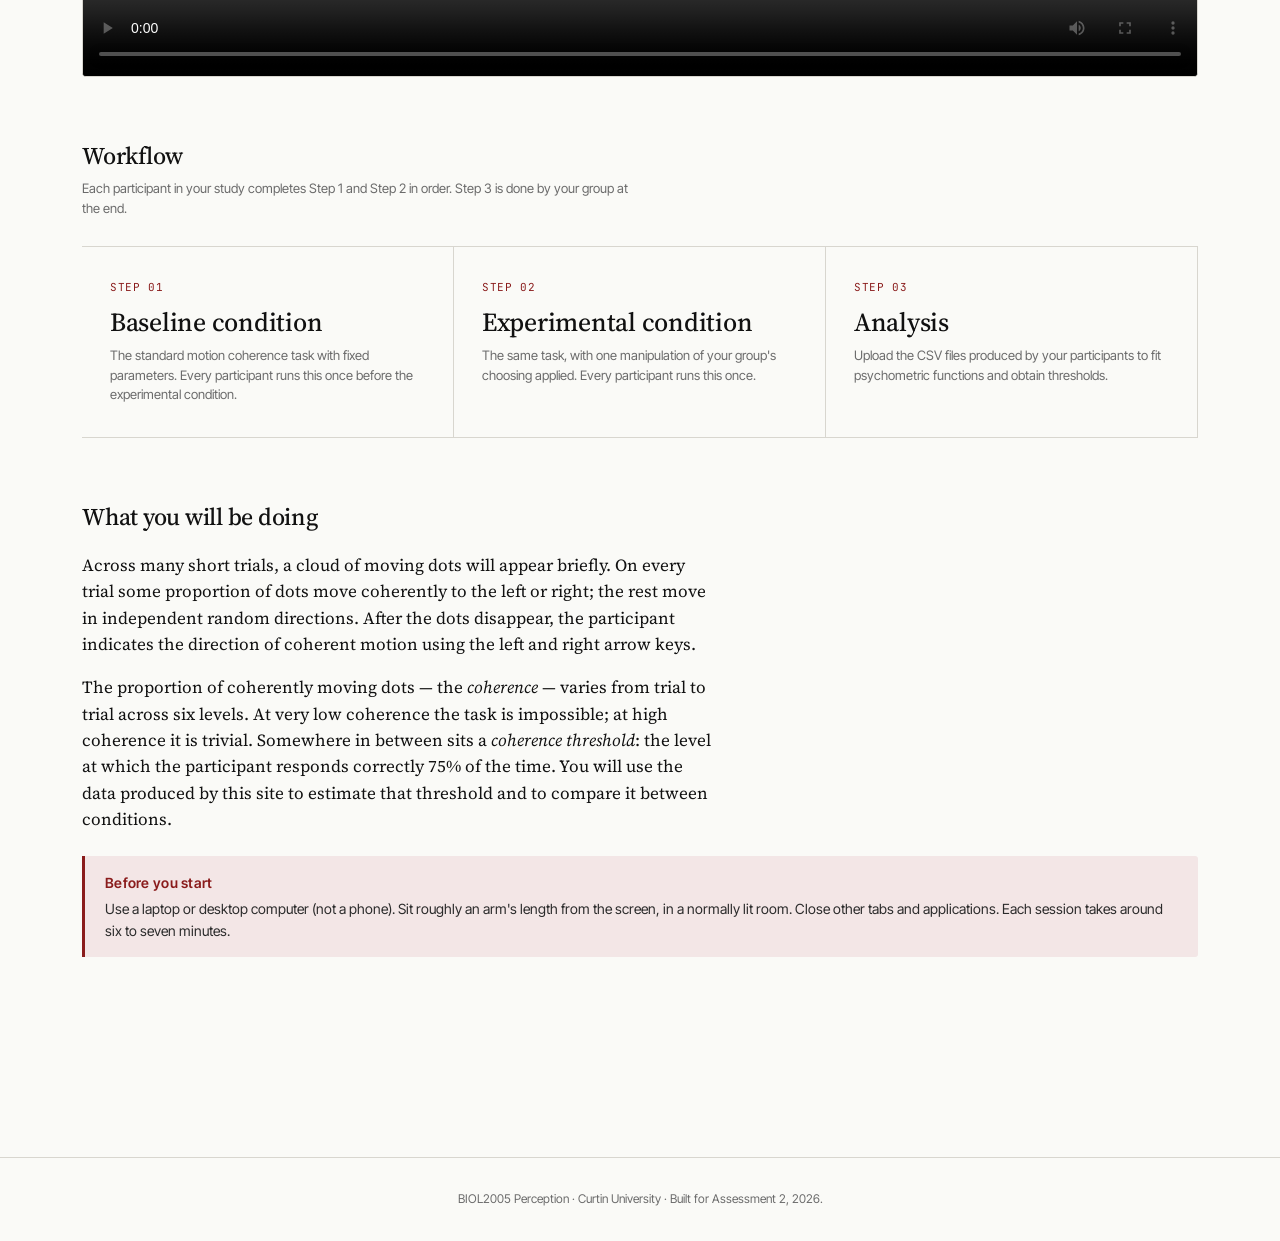
==== commit 93f2c3ec: "Update index.html" ====
--- a/index.html
+++ b/index.html
@@ -44,14 +44,13 @@
     </div>
   </section>
 
-  <section>
-    <h2 style="margin-bottom: 4px;">Briefing video</h2>
-    <p style="font-family: var(--sans); font-size: 13px; color: var(--muted); margin: 0 0 18px;">Watch this before running the experiment.</p>
-    <a href="https://youtu.be/bnYtuZr13eo" target="_blank" rel="noopener" class="video-frame video-link">
-      <span class="video-link-play" aria-hidden="true"></span>
-      <span class="video-link-label">Watch briefing on YouTube</span>
-    </a>
-  </section>
+<section>
+  <h2 style="margin-bottom: 4px;">Briefing video</h2>
+  <p style="font-family: var(--sans); font-size: 13px; color: var(--muted); margin: 0 0 18px;">Watch this before running the experiment.</p>
+  <div class="video-frame">
+    <video controls preload="metadata" src="videoexplainer_aNRnPT2x.mp4"></video>
+  </div>
+</section>
 
   <section style="margin-top: 60px;">
     <h2 style="margin-bottom: 4px;">Workflow</h2>
